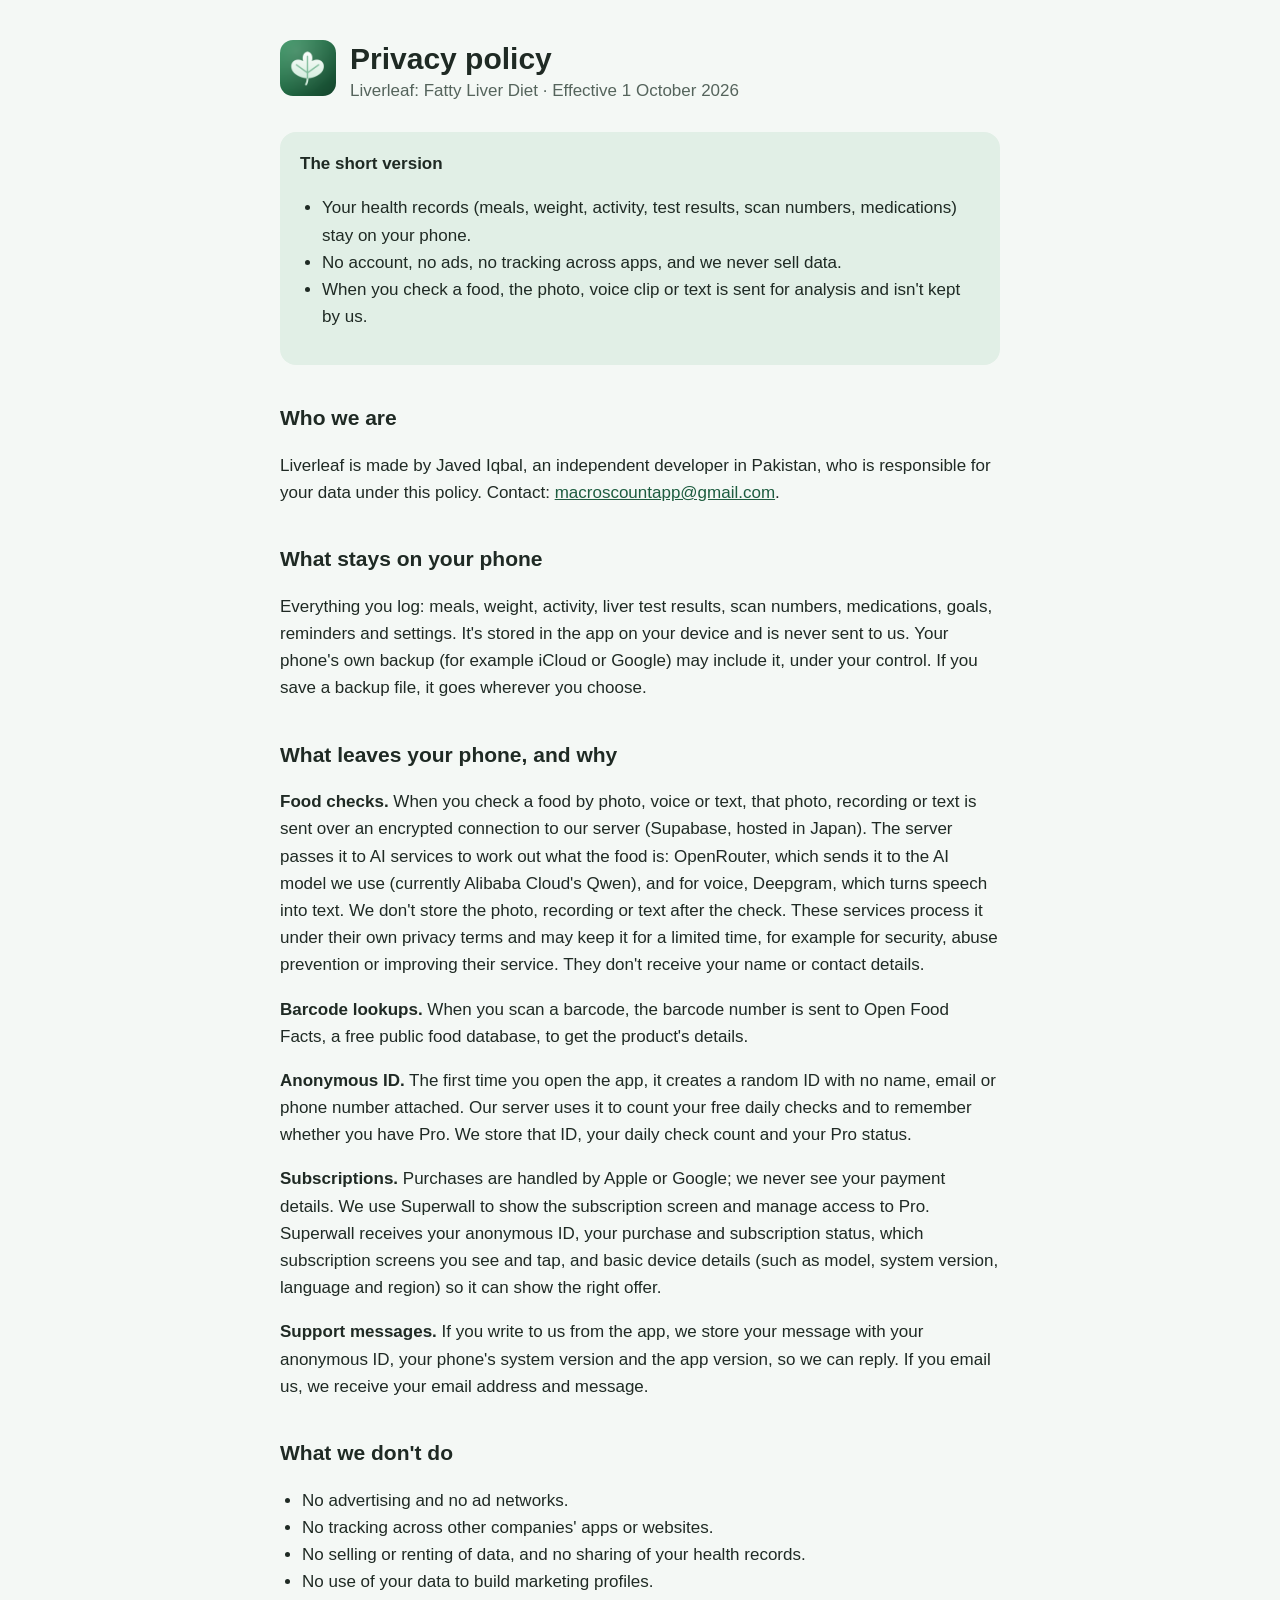
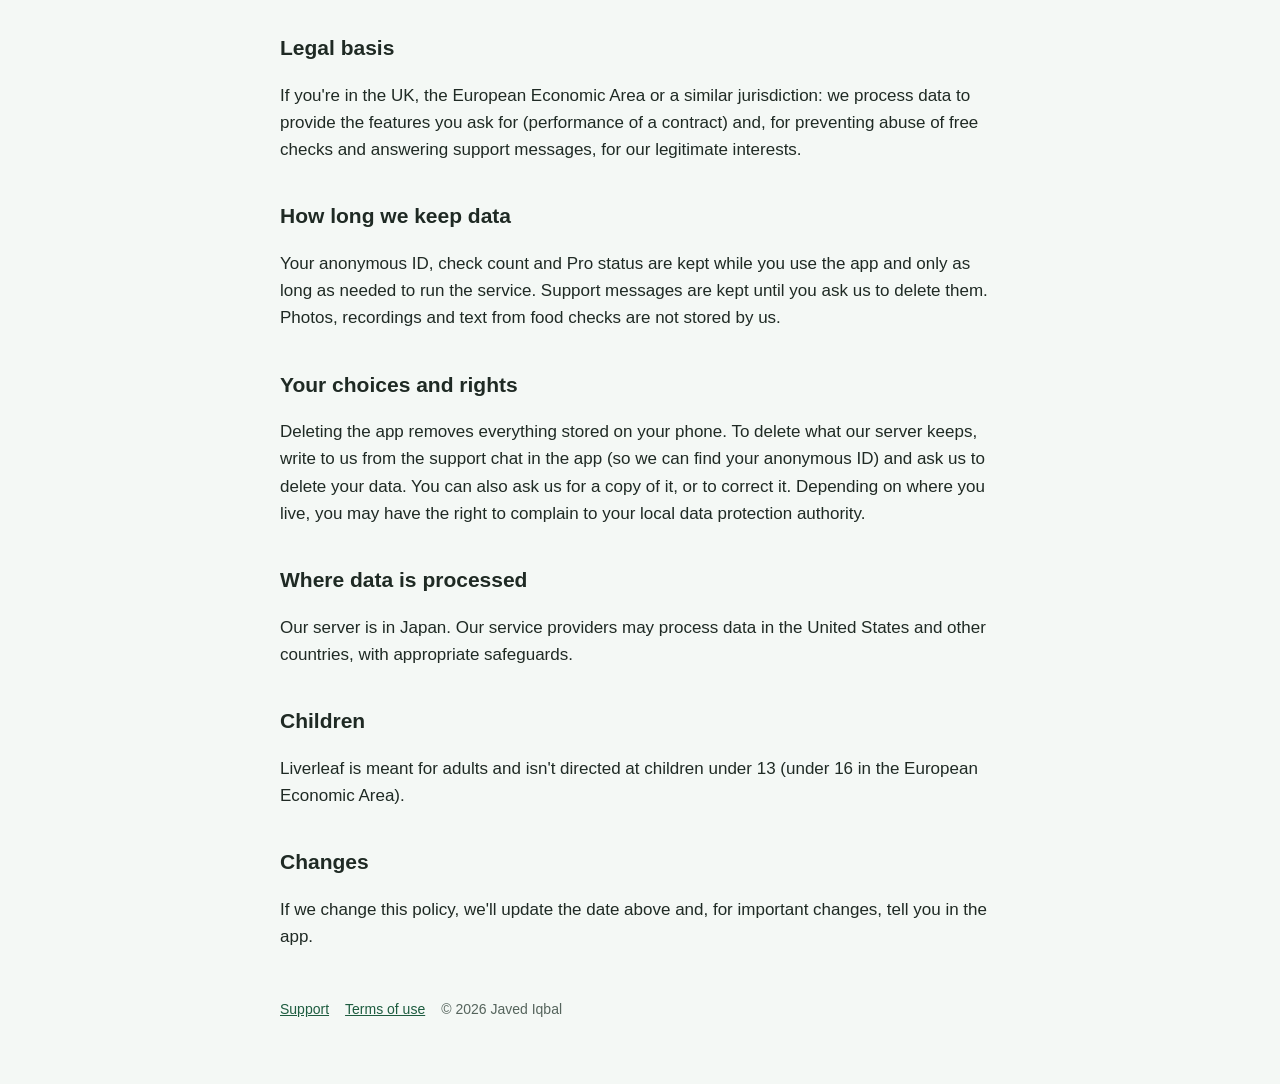
==== privacy/index.html @ 7156832b "Liverleaf support page and privacy policy Co-Authored-By: Claude Opus 5.5 <noreply@anthropic.com>" ====
<!doctype html><html lang="en"><head><meta charset="utf-8"><meta name="viewport" content="width=device-width,initial-scale=1">
<title>Liverleaf Privacy Policy</title><meta name="description" content="How Liverleaf handles your data.">
<link rel="icon" href="../icon.png"><link rel="stylesheet" href="../style.css"></head><body><main>
<header><a href="../"><img src="../icon.png" alt=""></a><div><h1>Privacy policy</h1><div class="muted">Liverleaf: Fatty Liver Diet · Effective 1 October 2026</div></div></header>

<div class="card soft"><strong>The short version</strong>
<ul><li>Your health records (meals, weight, activity, test results, scan numbers, medications) stay on your phone.</li>
<li>No account, no ads, no tracking across apps, and we never sell data.</li>
<li>When you check a food, the photo, voice clip or text is sent for analysis and isn't kept by us.</li></ul></div>

<h2>Who we are</h2>
<p>Liverleaf is made by Javed Iqbal, an independent developer in Pakistan, who is responsible for your data under this policy. Contact: <a href="mailto:macroscountapp@gmail.com">macroscountapp@gmail.com</a>.</p>

<h2>What stays on your phone</h2>
<p>Everything you log: meals, weight, activity, liver test results, scan numbers, medications, goals, reminders and settings. It's stored in the app on your device and is never sent to us. Your phone's own backup (for example iCloud or Google) may include it, under your control. If you save a backup file, it goes wherever you choose.</p>

<h2>What leaves your phone, and why</h2>
<p><strong>Food checks.</strong> When you check a food by photo, voice or text, that photo, recording or text is sent over an encrypted connection to our server (Supabase, hosted in Japan). The server passes it to AI services to work out what the food is: OpenRouter, which sends it to the AI model we use (currently Alibaba Cloud's Qwen), and for voice, Deepgram, which turns speech into text. We don't store the photo, recording or text after the check. These services process it under their own privacy terms and may keep it for a limited time, for example for security, abuse prevention or improving their service. They don't receive your name or contact details.</p>
<p><strong>Barcode lookups.</strong> When you scan a barcode, the barcode number is sent to Open Food Facts, a free public food database, to get the product's details.</p>
<p><strong>Anonymous ID.</strong> The first time you open the app, it creates a random ID with no name, email or phone number attached. Our server uses it to count your free daily checks and to remember whether you have Pro. We store that ID, your daily check count and your Pro status.</p>
<p><strong>Subscriptions.</strong> Purchases are handled by Apple or Google; we never see your payment details. We use Superwall to show the subscription screen and manage access to Pro. Superwall receives your anonymous ID, your purchase and subscription status, which subscription screens you see and tap, and basic device details (such as model, system version, language and region) so it can show the right offer.</p>
<p><strong>Support messages.</strong> If you write to us from the app, we store your message with your anonymous ID, your phone's system version and the app version, so we can reply. If you email us, we receive your email address and message.</p>

<h2>What we don't do</h2>
<ul><li>No advertising and no ad networks.</li><li>No tracking across other companies' apps or websites.</li>
<li>No selling or renting of data, and no sharing of your health records.</li><li>No use of your data to build marketing profiles.</li></ul>

<h2>Legal basis</h2>
<p>If you're in the UK, the European Economic Area or a similar jurisdiction: we process data to provide the features you ask for (performance of a contract) and, for preventing abuse of free checks and answering support messages, for our legitimate interests.</p>

<h2>How long we keep data</h2>
<p>Your anonymous ID, check count and Pro status are kept while you use the app and only as long as needed to run the service. Support messages are kept until you ask us to delete them. Photos, recordings and text from food checks are not stored by us.</p>

<h2>Your choices and rights</h2>
<p>Deleting the app removes everything stored on your phone. To delete what our server keeps, write to us from the support chat in the app (so we can find your anonymous ID) and ask us to delete your data. You can also ask us for a copy of it, or to correct it. Depending on where you live, you may have the right to complain to your local data protection authority.</p>

<h2>Where data is processed</h2>
<p>Our server is in Japan. Our service providers may process data in the United States and other countries, with appropriate safeguards.</p>

<h2>Children</h2>
<p>Liverleaf is meant for adults and isn't directed at children under 13 (under 16 in the European Economic Area).</p>

<h2>Changes</h2>
<p>If we change this policy, we'll update the date above and, for important changes, tell you in the app.</p>

<footer><a href="../">Support</a><a href="https://www.apple.com/legal/internet-services/itunes/dev/stdeula/">Terms of use</a><span>© 2026 Javed Iqbal</span></footer>
</main></body></html>
---- style.css ----
:root{--bg:#F4F8F5;--card:#fff;--text:#1F2A24;--muted:#55645C;--brand:#1D5C3F;--soft:#E1EFE6;--border:#DCE4DE}
@media (prefers-color-scheme:dark){:root{--bg:#0E1411;--card:#161E1A;--text:#E8EFEA;--muted:#A6B4AC;--brand:#57BD86;--soft:#1A3426;--border:#2B3731}}
*{box-sizing:border-box}body{margin:0;background:var(--bg);color:var(--text);font:17px/1.6 -apple-system,BlinkMacSystemFont,"Segoe UI",Roboto,sans-serif}
main{max-width:760px;margin:0 auto;padding:40px 20px 64px}
header{display:flex;align-items:center;gap:14px;margin-bottom:28px}header img{width:56px;height:56px;border-radius:13px}
header a{color:inherit;text-decoration:none}h1{font-size:30px;line-height:1.2;margin:0}h2{font-size:21px;margin:36px 0 8px}
p,li{color:var(--text)}.muted{color:var(--muted)}a{color:var(--brand)}
.card{background:var(--card);border:1px solid var(--border);border-radius:16px;padding:18px 20px;margin:16px 0}
.soft{background:var(--soft);border:none}ul{padding-left:22px}footer{margin-top:48px;font-size:14px;color:var(--muted)}
footer a{margin-right:16px}
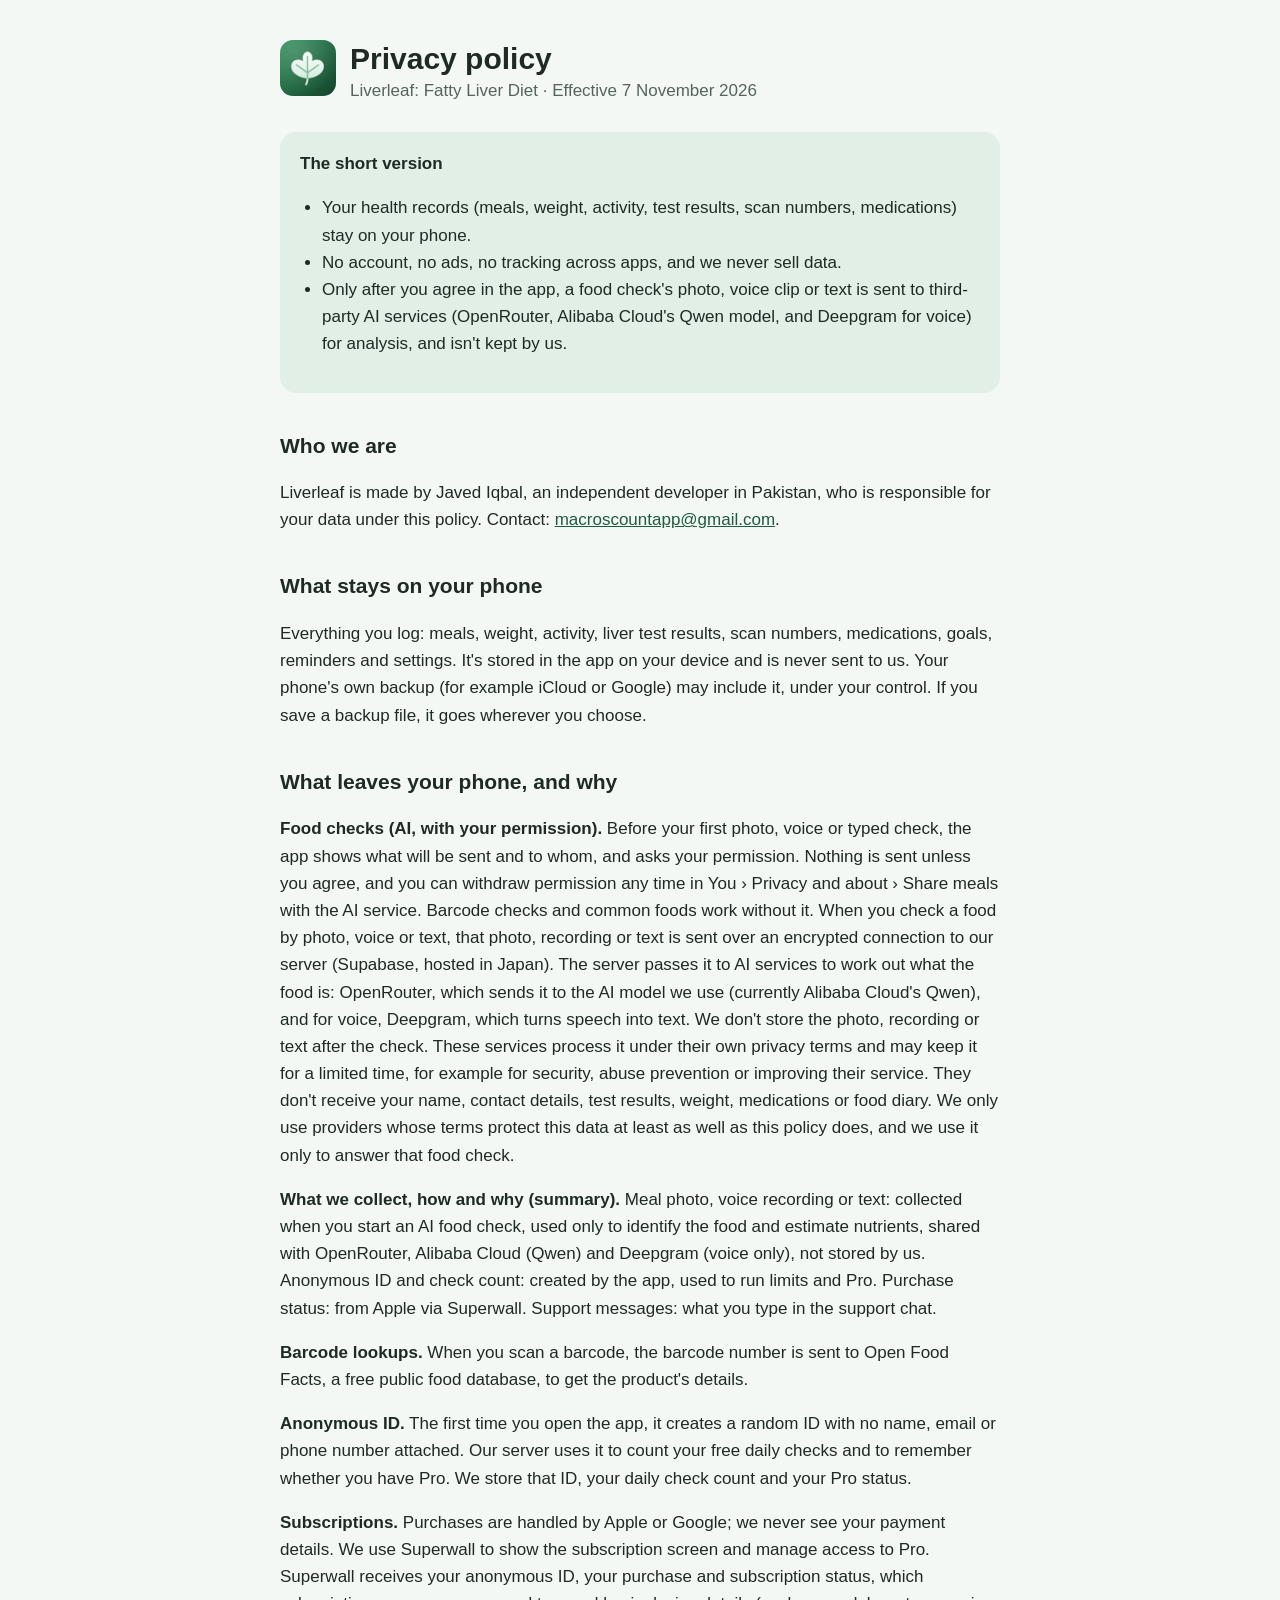
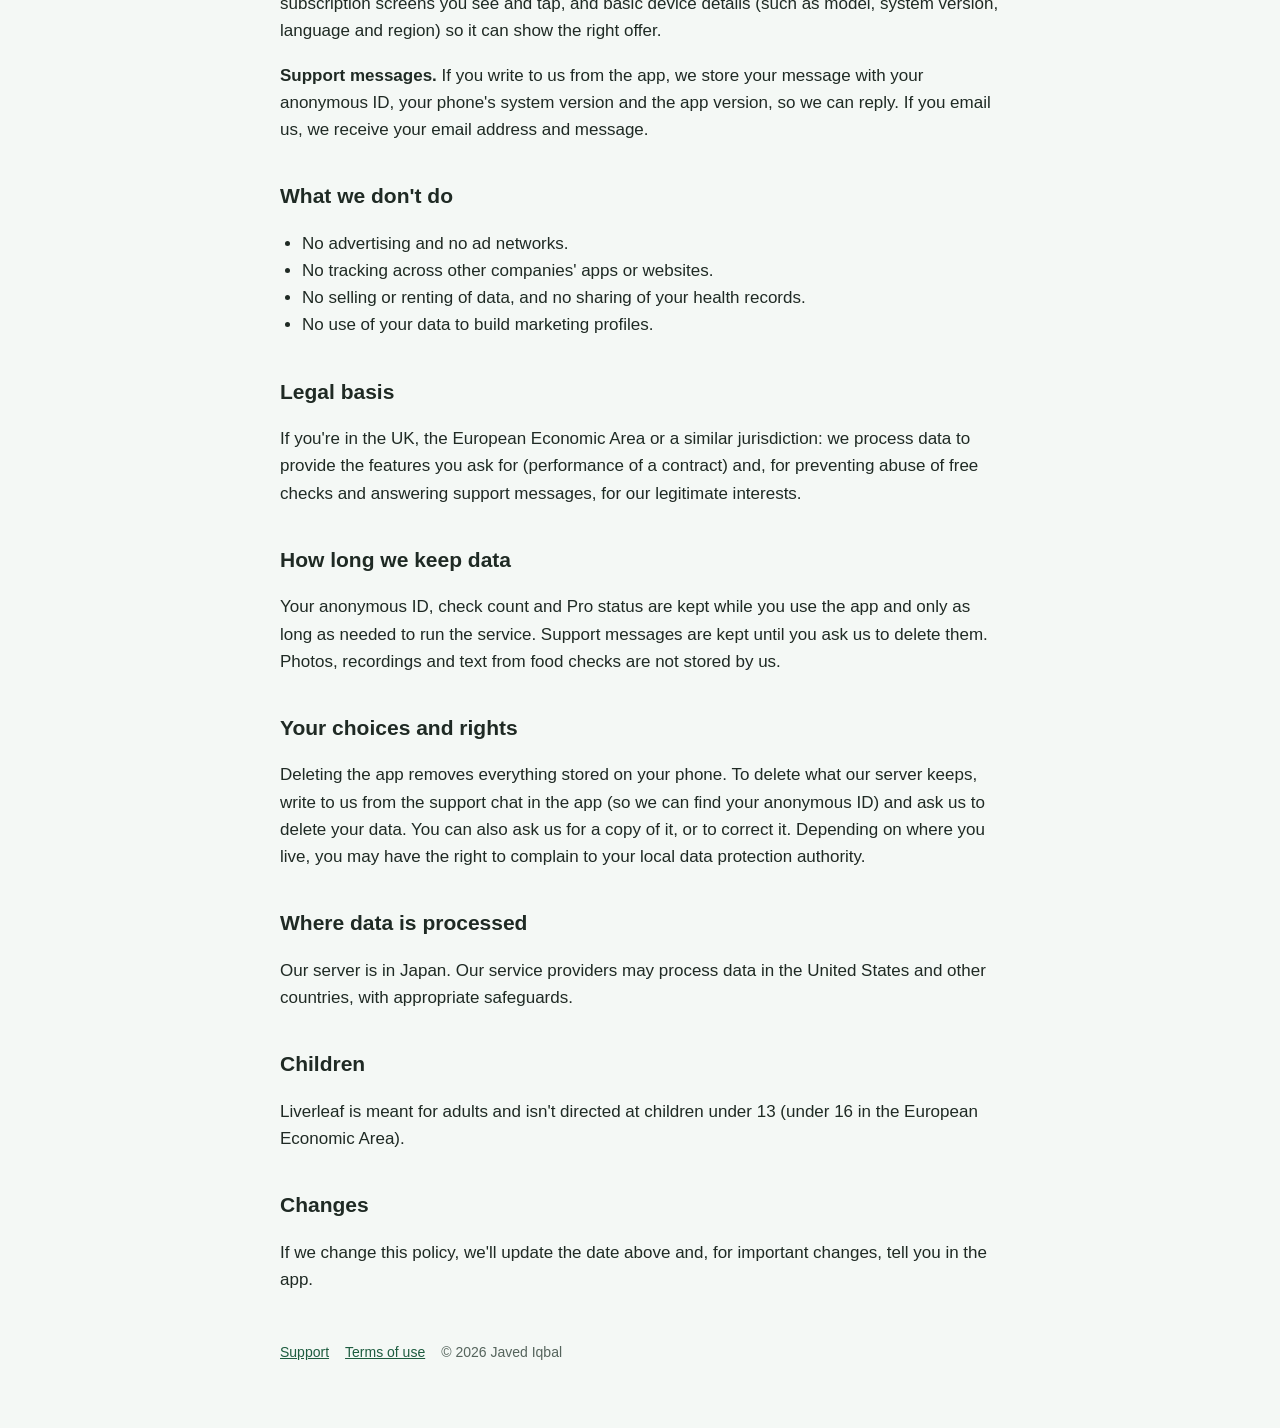
==== commit 97ecb473: "Privacy policy: AI sharing consent, data list, third-party protection" ====
--- a/privacy/index.html
+++ b/privacy/index.html
@@ -1,12 +1,12 @@
 <!doctype html><html lang="en"><head><meta charset="utf-8"><meta name="viewport" content="width=device-width,initial-scale=1">
 <title>Liverleaf Privacy Policy</title><meta name="description" content="How Liverleaf handles your data.">
 <link rel="icon" href="../icon.png"><link rel="stylesheet" href="../style.css"></head><body><main>
-<header><a href="../"><img src="../icon.png" alt=""></a><div><h1>Privacy policy</h1><div class="muted">Liverleaf: Fatty Liver Diet · Effective 1 October 2026</div></div></header>
+<header><a href="../"><img src="../icon.png" alt=""></a><div><h1>Privacy policy</h1><div class="muted">Liverleaf: Fatty Liver Diet · Effective 7 November 2026</div></div></header>
 
 <div class="card soft"><strong>The short version</strong>
 <ul><li>Your health records (meals, weight, activity, test results, scan numbers, medications) stay on your phone.</li>
 <li>No account, no ads, no tracking across apps, and we never sell data.</li>
-<li>When you check a food, the photo, voice clip or text is sent for analysis and isn't kept by us.</li></ul></div>
+<li>Only after you agree in the app, a food check's photo, voice clip or text is sent to third-party AI services (OpenRouter, Alibaba Cloud's Qwen model, and Deepgram for voice) for analysis, and isn't kept by us.</li></ul></div>
 
 <h2>Who we are</h2>
 <p>Liverleaf is made by Javed Iqbal, an independent developer in Pakistan, who is responsible for your data under this policy. Contact: <a href="mailto:macroscountapp@gmail.com">macroscountapp@gmail.com</a>.</p>
@@ -15,7 +15,8 @@
 <p>Everything you log: meals, weight, activity, liver test results, scan numbers, medications, goals, reminders and settings. It's stored in the app on your device and is never sent to us. Your phone's own backup (for example iCloud or Google) may include it, under your control. If you save a backup file, it goes wherever you choose.</p>
 
 <h2>What leaves your phone, and why</h2>
-<p><strong>Food checks.</strong> When you check a food by photo, voice or text, that photo, recording or text is sent over an encrypted connection to our server (Supabase, hosted in Japan). The server passes it to AI services to work out what the food is: OpenRouter, which sends it to the AI model we use (currently Alibaba Cloud's Qwen), and for voice, Deepgram, which turns speech into text. We don't store the photo, recording or text after the check. These services process it under their own privacy terms and may keep it for a limited time, for example for security, abuse prevention or improving their service. They don't receive your name or contact details.</p>
+<p><strong>Food checks (AI, with your permission).</strong> Before your first photo, voice or typed check, the app shows what will be sent and to whom, and asks your permission. Nothing is sent unless you agree, and you can withdraw permission any time in You › Privacy and about › Share meals with the AI service. Barcode checks and common foods work without it. When you check a food by photo, voice or text, that photo, recording or text is sent over an encrypted connection to our server (Supabase, hosted in Japan). The server passes it to AI services to work out what the food is: OpenRouter, which sends it to the AI model we use (currently Alibaba Cloud's Qwen), and for voice, Deepgram, which turns speech into text. We don't store the photo, recording or text after the check. These services process it under their own privacy terms and may keep it for a limited time, for example for security, abuse prevention or improving their service. They don't receive your name, contact details, test results, weight, medications or food diary. We only use providers whose terms protect this data at least as well as this policy does, and we use it only to answer that food check.</p>
+<p><strong>What we collect, how and why (summary).</strong> Meal photo, voice recording or text: collected when you start an AI food check, used only to identify the food and estimate nutrients, shared with OpenRouter, Alibaba Cloud (Qwen) and Deepgram (voice only), not stored by us. Anonymous ID and check count: created by the app, used to run limits and Pro. Purchase status: from Apple via Superwall. Support messages: what you type in the support chat.</p>
 <p><strong>Barcode lookups.</strong> When you scan a barcode, the barcode number is sent to Open Food Facts, a free public food database, to get the product's details.</p>
 <p><strong>Anonymous ID.</strong> The first time you open the app, it creates a random ID with no name, email or phone number attached. Our server uses it to count your free daily checks and to remember whether you have Pro. We store that ID, your daily check count and your Pro status.</p>
 <p><strong>Subscriptions.</strong> Purchases are handled by Apple or Google; we never see your payment details. We use Superwall to show the subscription screen and manage access to Pro. Superwall receives your anonymous ID, your purchase and subscription status, which subscription screens you see and tap, and basic device details (such as model, system version, language and region) so it can show the right offer.</p>
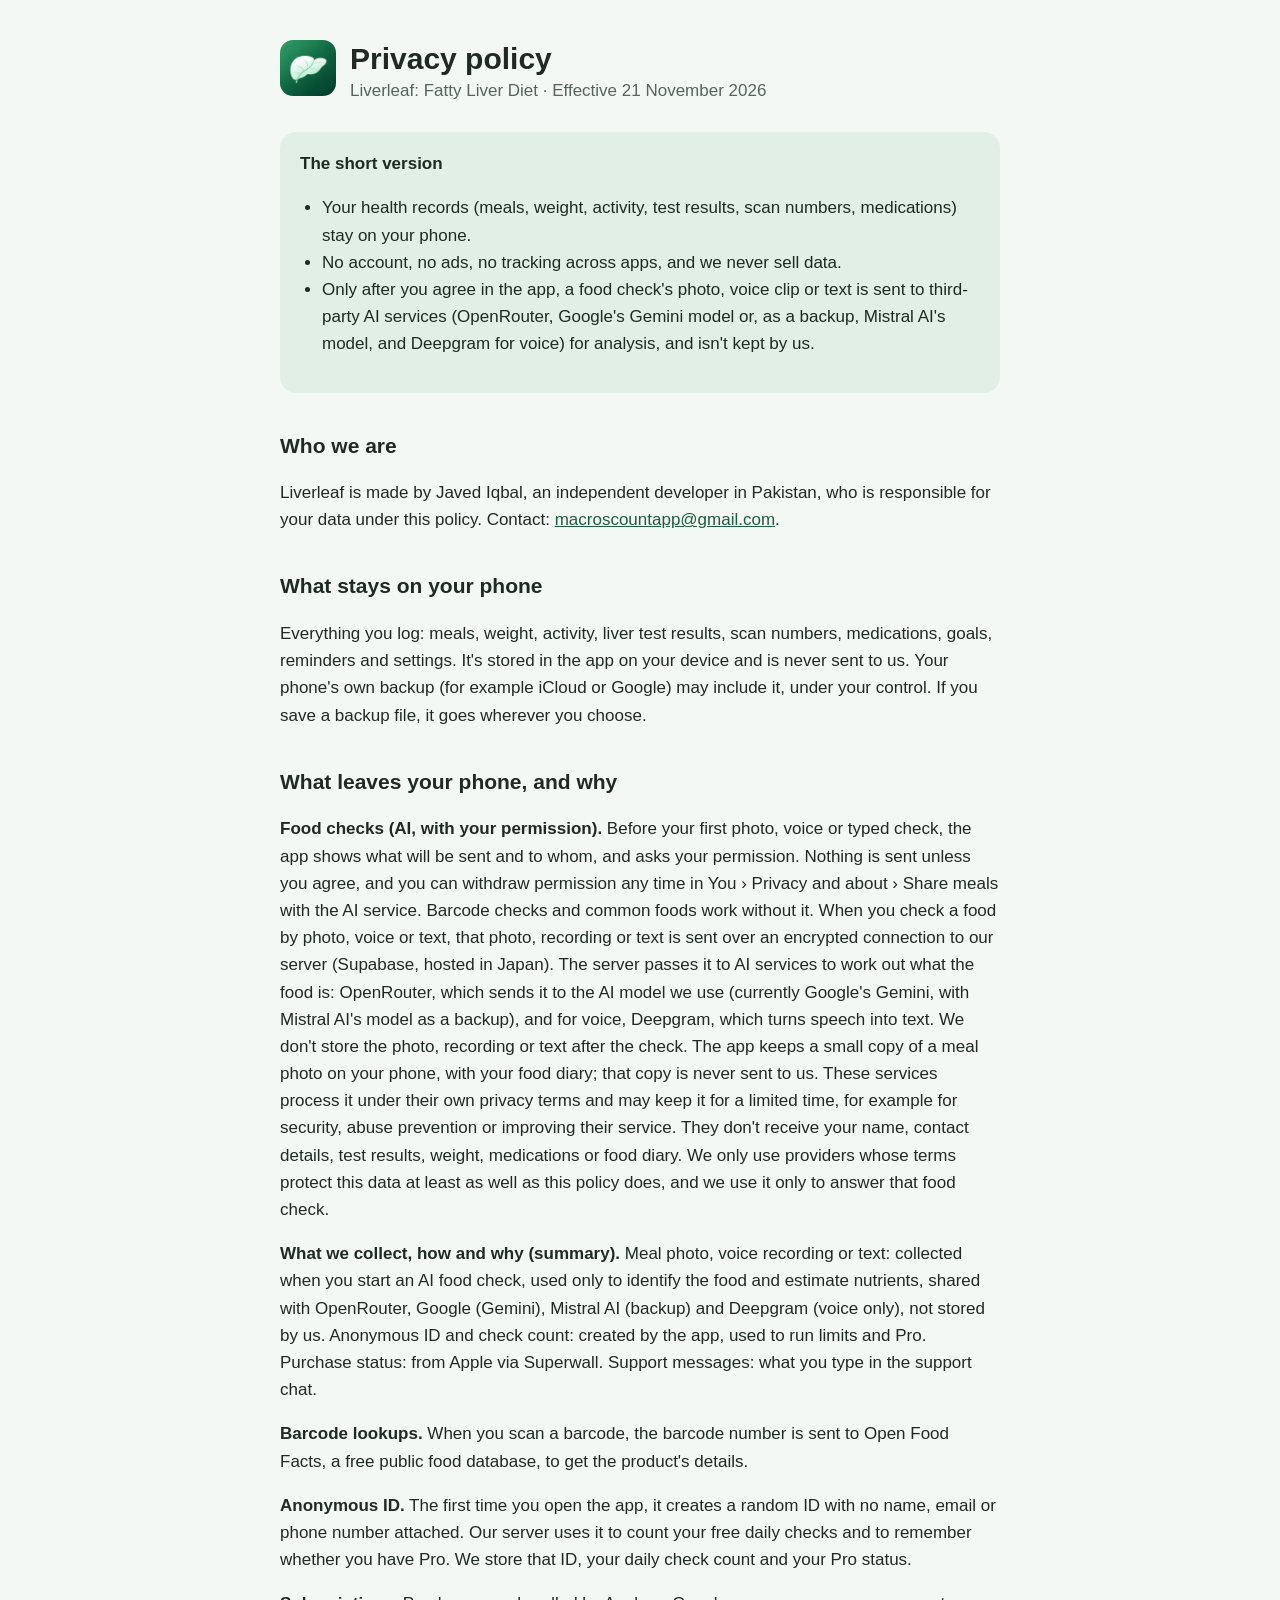
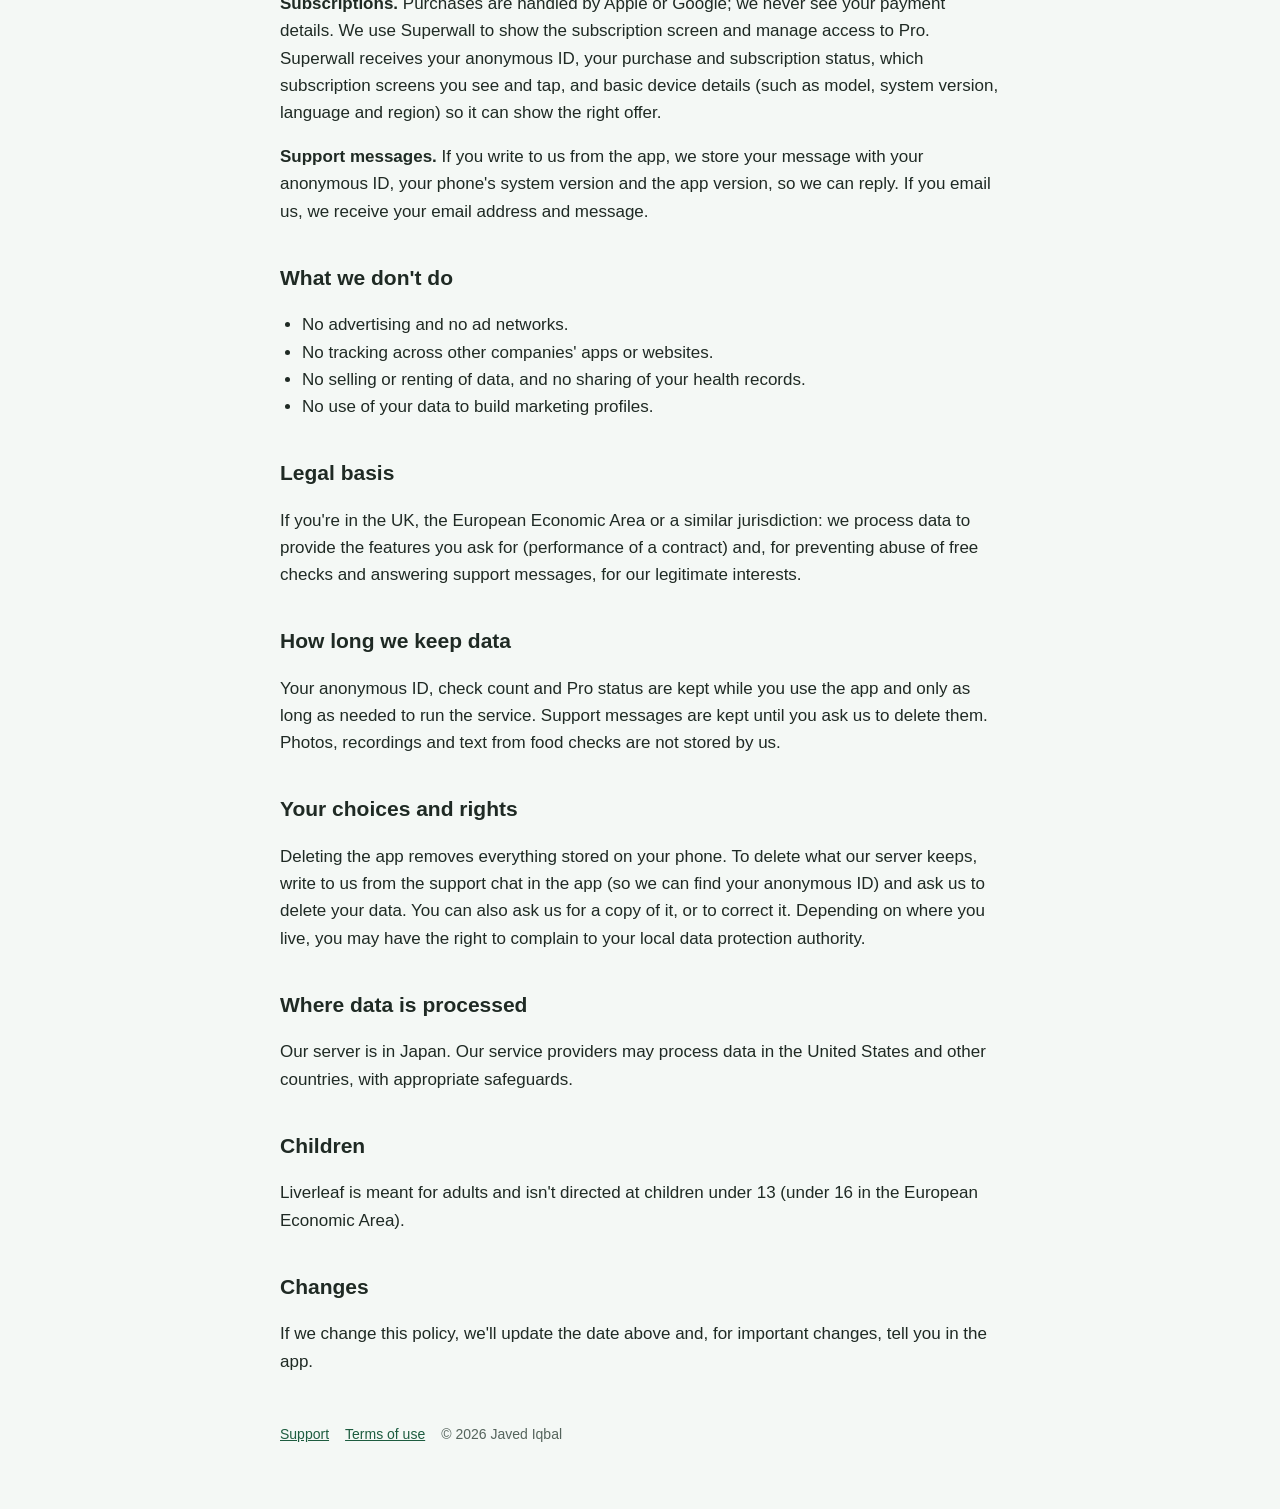
==== commit 82b74c41: "Privacy and support: current AI providers, on-phone meal photos, new icon - Name Google's Gemini (Mi" ====
--- a/privacy/index.html
+++ b/privacy/index.html
@@ -1,12 +1,12 @@
 <!doctype html><html lang="en"><head><meta charset="utf-8"><meta name="viewport" content="width=device-width,initial-scale=1">
 <title>Liverleaf Privacy Policy</title><meta name="description" content="How Liverleaf handles your data.">
 <link rel="icon" href="../icon.png"><link rel="stylesheet" href="../style.css"></head><body><main>
-<header><a href="../"><img src="../icon.png" alt=""></a><div><h1>Privacy policy</h1><div class="muted">Liverleaf: Fatty Liver Diet · Effective 7 November 2026</div></div></header>
+<header><a href="../"><img src="../icon.png" alt=""></a><div><h1>Privacy policy</h1><div class="muted">Liverleaf: Fatty Liver Diet · Effective 21 November 2026</div></div></header>
 
 <div class="card soft"><strong>The short version</strong>
 <ul><li>Your health records (meals, weight, activity, test results, scan numbers, medications) stay on your phone.</li>
 <li>No account, no ads, no tracking across apps, and we never sell data.</li>
-<li>Only after you agree in the app, a food check's photo, voice clip or text is sent to third-party AI services (OpenRouter, Alibaba Cloud's Qwen model, and Deepgram for voice) for analysis, and isn't kept by us.</li></ul></div>
+<li>Only after you agree in the app, a food check's photo, voice clip or text is sent to third-party AI services (OpenRouter, Google's Gemini model or, as a backup, Mistral AI's model, and Deepgram for voice) for analysis, and isn't kept by us.</li></ul></div>
 
 <h2>Who we are</h2>
 <p>Liverleaf is made by Javed Iqbal, an independent developer in Pakistan, who is responsible for your data under this policy. Contact: <a href="mailto:macroscountapp@gmail.com">macroscountapp@gmail.com</a>.</p>
@@ -15,8 +15,8 @@
 <p>Everything you log: meals, weight, activity, liver test results, scan numbers, medications, goals, reminders and settings. It's stored in the app on your device and is never sent to us. Your phone's own backup (for example iCloud or Google) may include it, under your control. If you save a backup file, it goes wherever you choose.</p>
 
 <h2>What leaves your phone, and why</h2>
-<p><strong>Food checks (AI, with your permission).</strong> Before your first photo, voice or typed check, the app shows what will be sent and to whom, and asks your permission. Nothing is sent unless you agree, and you can withdraw permission any time in You › Privacy and about › Share meals with the AI service. Barcode checks and common foods work without it. When you check a food by photo, voice or text, that photo, recording or text is sent over an encrypted connection to our server (Supabase, hosted in Japan). The server passes it to AI services to work out what the food is: OpenRouter, which sends it to the AI model we use (currently Alibaba Cloud's Qwen), and for voice, Deepgram, which turns speech into text. We don't store the photo, recording or text after the check. These services process it under their own privacy terms and may keep it for a limited time, for example for security, abuse prevention or improving their service. They don't receive your name, contact details, test results, weight, medications or food diary. We only use providers whose terms protect this data at least as well as this policy does, and we use it only to answer that food check.</p>
-<p><strong>What we collect, how and why (summary).</strong> Meal photo, voice recording or text: collected when you start an AI food check, used only to identify the food and estimate nutrients, shared with OpenRouter, Alibaba Cloud (Qwen) and Deepgram (voice only), not stored by us. Anonymous ID and check count: created by the app, used to run limits and Pro. Purchase status: from Apple via Superwall. Support messages: what you type in the support chat.</p>
+<p><strong>Food checks (AI, with your permission).</strong> Before your first photo, voice or typed check, the app shows what will be sent and to whom, and asks your permission. Nothing is sent unless you agree, and you can withdraw permission any time in You › Privacy and about › Share meals with the AI service. Barcode checks and common foods work without it. When you check a food by photo, voice or text, that photo, recording or text is sent over an encrypted connection to our server (Supabase, hosted in Japan). The server passes it to AI services to work out what the food is: OpenRouter, which sends it to the AI model we use (currently Google's Gemini, with Mistral AI's model as a backup), and for voice, Deepgram, which turns speech into text. We don't store the photo, recording or text after the check. The app keeps a small copy of a meal photo on your phone, with your food diary; that copy is never sent to us. These services process it under their own privacy terms and may keep it for a limited time, for example for security, abuse prevention or improving their service. They don't receive your name, contact details, test results, weight, medications or food diary. We only use providers whose terms protect this data at least as well as this policy does, and we use it only to answer that food check.</p>
+<p><strong>What we collect, how and why (summary).</strong> Meal photo, voice recording or text: collected when you start an AI food check, used only to identify the food and estimate nutrients, shared with OpenRouter, Google (Gemini), Mistral AI (backup) and Deepgram (voice only), not stored by us. Anonymous ID and check count: created by the app, used to run limits and Pro. Purchase status: from Apple via Superwall. Support messages: what you type in the support chat.</p>
 <p><strong>Barcode lookups.</strong> When you scan a barcode, the barcode number is sent to Open Food Facts, a free public food database, to get the product's details.</p>
 <p><strong>Anonymous ID.</strong> The first time you open the app, it creates a random ID with no name, email or phone number attached. Our server uses it to count your free daily checks and to remember whether you have Pro. We store that ID, your daily check count and your Pro status.</p>
 <p><strong>Subscriptions.</strong> Purchases are handled by Apple or Google; we never see your payment details. We use Superwall to show the subscription screen and manage access to Pro. Superwall receives your anonymous ID, your purchase and subscription status, which subscription screens you see and tap, and basic device details (such as model, system version, language and region) so it can show the right offer.</p>
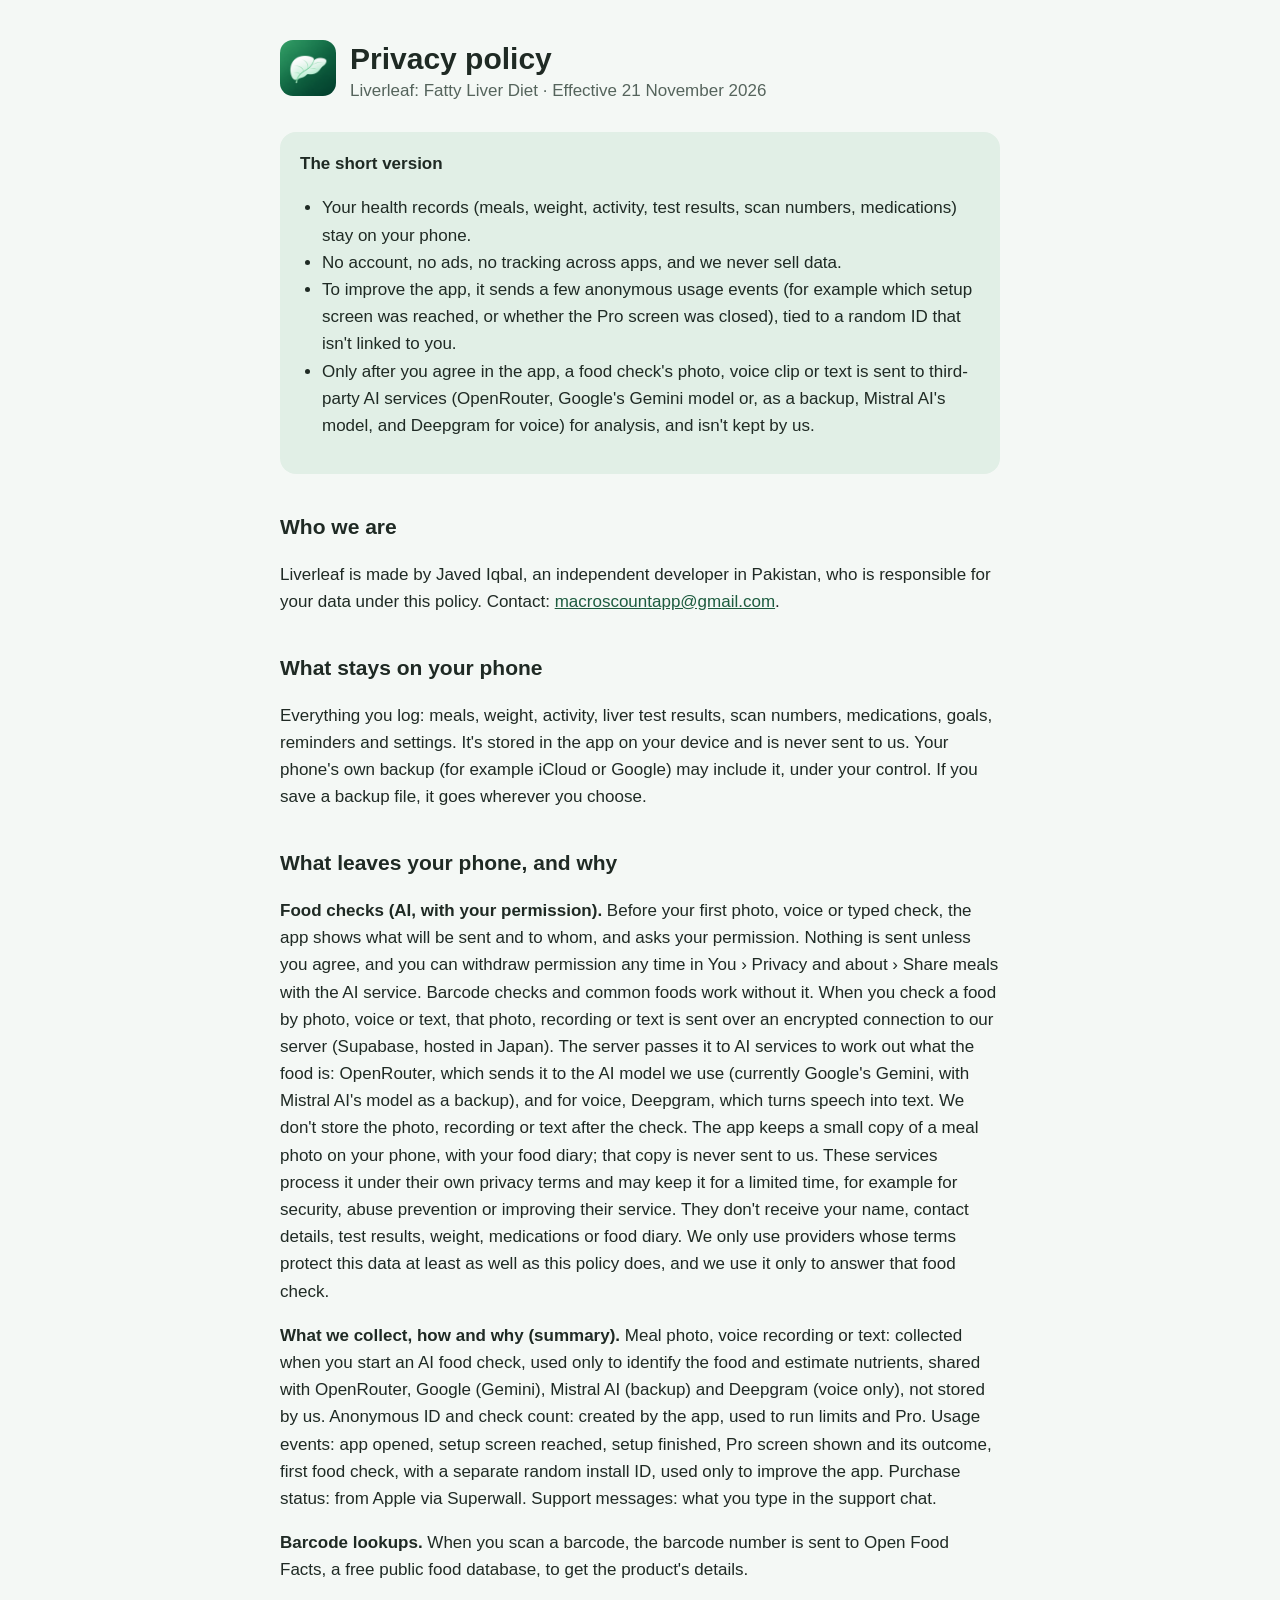
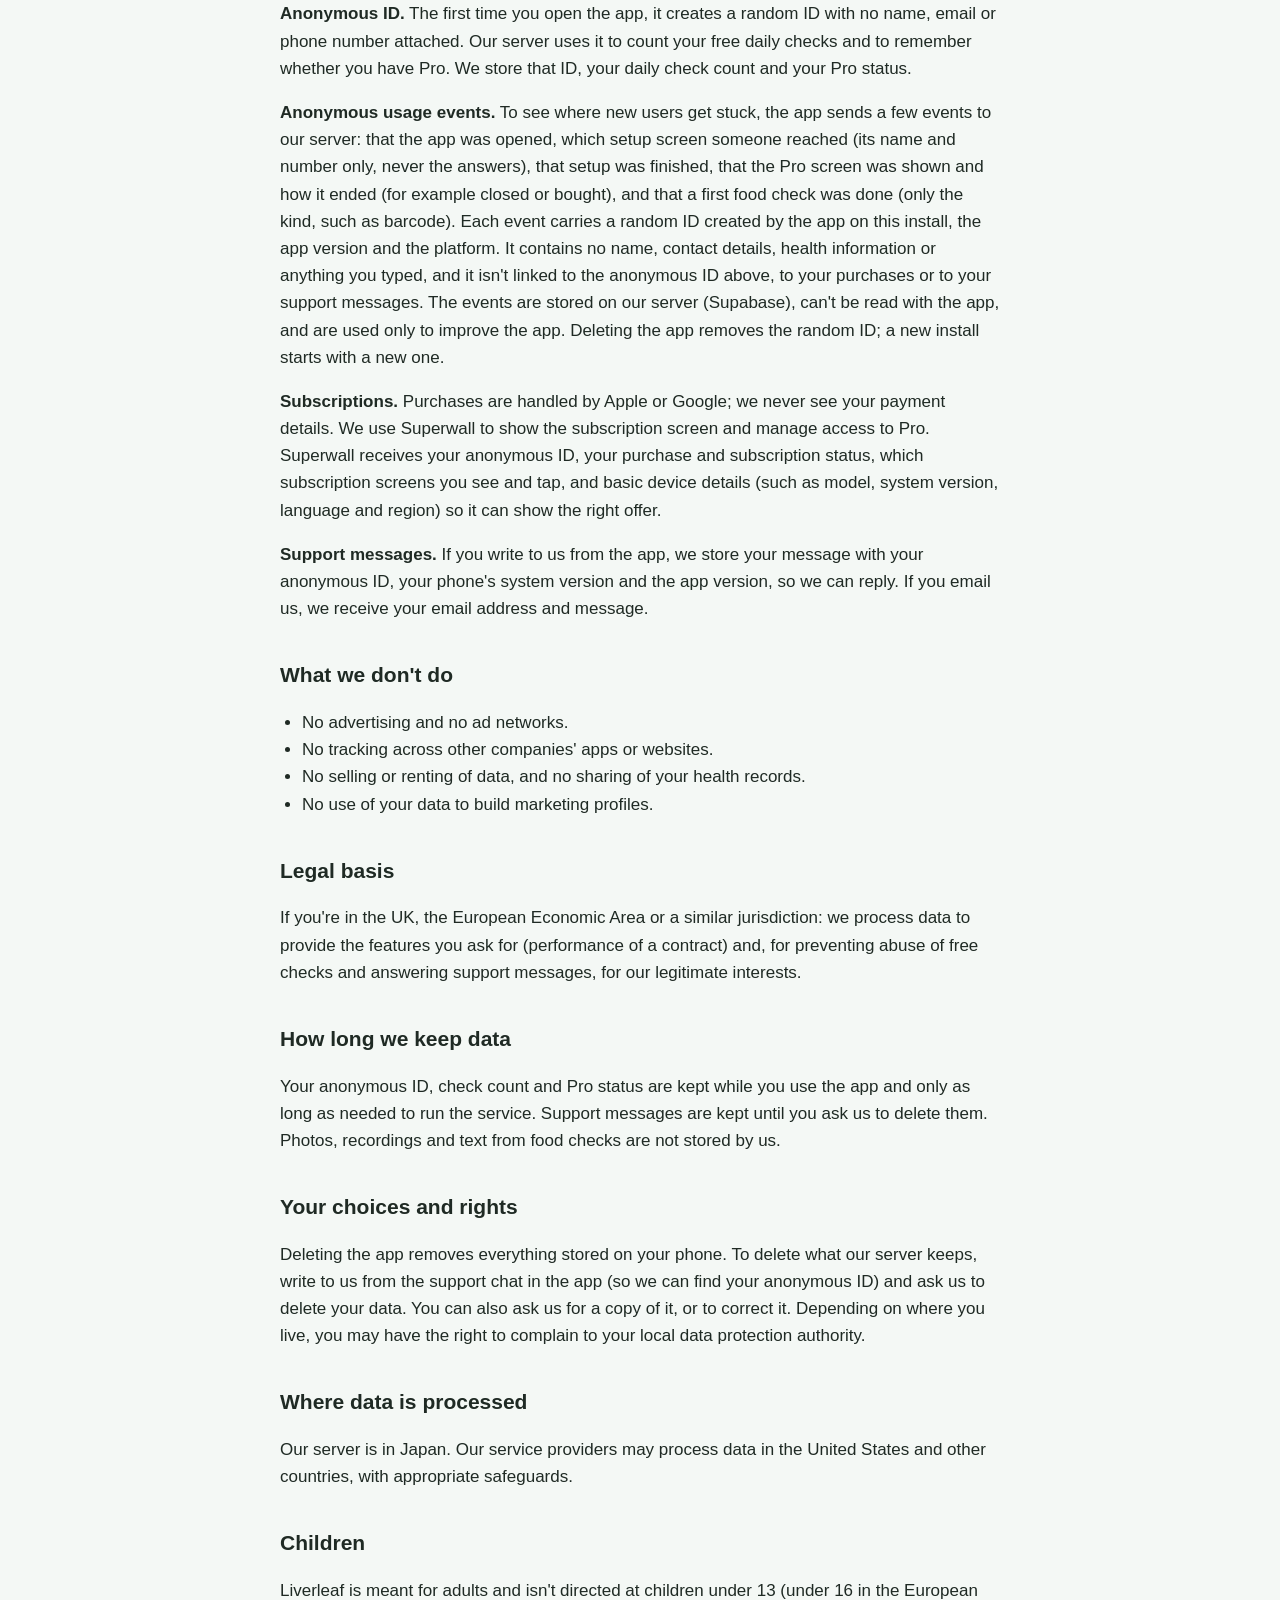
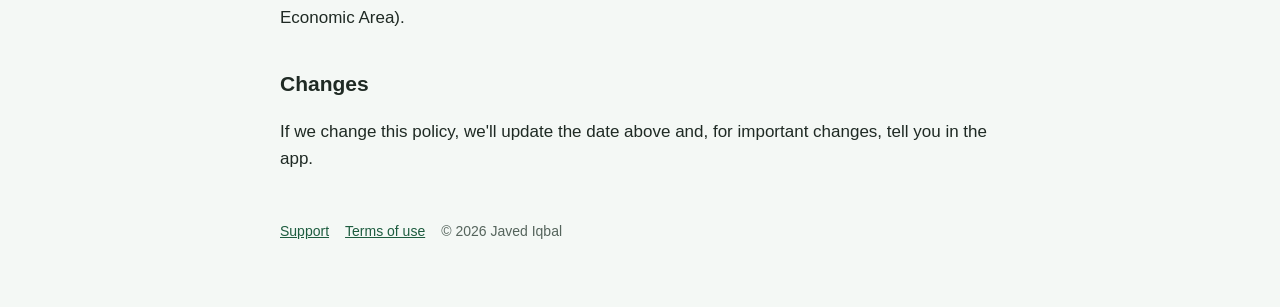
==== commit 5c9c74bb: "Privacy policy: anonymous usage events Describe the drop-off events Liverleaf 1.0.1 sends (step name" ====
--- a/privacy/index.html
+++ b/privacy/index.html
@@ -6,6 +6,7 @@
 <div class="card soft"><strong>The short version</strong>
 <ul><li>Your health records (meals, weight, activity, test results, scan numbers, medications) stay on your phone.</li>
 <li>No account, no ads, no tracking across apps, and we never sell data.</li>
+<li>To improve the app, it sends a few anonymous usage events (for example which setup screen was reached, or whether the Pro screen was closed), tied to a random ID that isn't linked to you.</li>
 <li>Only after you agree in the app, a food check's photo, voice clip or text is sent to third-party AI services (OpenRouter, Google's Gemini model or, as a backup, Mistral AI's model, and Deepgram for voice) for analysis, and isn't kept by us.</li></ul></div>
 
 <h2>Who we are</h2>
@@ -16,9 +17,10 @@
 
 <h2>What leaves your phone, and why</h2>
 <p><strong>Food checks (AI, with your permission).</strong> Before your first photo, voice or typed check, the app shows what will be sent and to whom, and asks your permission. Nothing is sent unless you agree, and you can withdraw permission any time in You › Privacy and about › Share meals with the AI service. Barcode checks and common foods work without it. When you check a food by photo, voice or text, that photo, recording or text is sent over an encrypted connection to our server (Supabase, hosted in Japan). The server passes it to AI services to work out what the food is: OpenRouter, which sends it to the AI model we use (currently Google's Gemini, with Mistral AI's model as a backup), and for voice, Deepgram, which turns speech into text. We don't store the photo, recording or text after the check. The app keeps a small copy of a meal photo on your phone, with your food diary; that copy is never sent to us. These services process it under their own privacy terms and may keep it for a limited time, for example for security, abuse prevention or improving their service. They don't receive your name, contact details, test results, weight, medications or food diary. We only use providers whose terms protect this data at least as well as this policy does, and we use it only to answer that food check.</p>
-<p><strong>What we collect, how and why (summary).</strong> Meal photo, voice recording or text: collected when you start an AI food check, used only to identify the food and estimate nutrients, shared with OpenRouter, Google (Gemini), Mistral AI (backup) and Deepgram (voice only), not stored by us. Anonymous ID and check count: created by the app, used to run limits and Pro. Purchase status: from Apple via Superwall. Support messages: what you type in the support chat.</p>
+<p><strong>What we collect, how and why (summary).</strong> Meal photo, voice recording or text: collected when you start an AI food check, used only to identify the food and estimate nutrients, shared with OpenRouter, Google (Gemini), Mistral AI (backup) and Deepgram (voice only), not stored by us. Anonymous ID and check count: created by the app, used to run limits and Pro. Usage events: app opened, setup screen reached, setup finished, Pro screen shown and its outcome, first food check, with a separate random install ID, used only to improve the app. Purchase status: from Apple via Superwall. Support messages: what you type in the support chat.</p>
 <p><strong>Barcode lookups.</strong> When you scan a barcode, the barcode number is sent to Open Food Facts, a free public food database, to get the product's details.</p>
 <p><strong>Anonymous ID.</strong> The first time you open the app, it creates a random ID with no name, email or phone number attached. Our server uses it to count your free daily checks and to remember whether you have Pro. We store that ID, your daily check count and your Pro status.</p>
+<p><strong>Anonymous usage events.</strong> To see where new users get stuck, the app sends a few events to our server: that the app was opened, which setup screen someone reached (its name and number only, never the answers), that setup was finished, that the Pro screen was shown and how it ended (for example closed or bought), and that a first food check was done (only the kind, such as barcode). Each event carries a random ID created by the app on this install, the app version and the platform. It contains no name, contact details, health information or anything you typed, and it isn't linked to the anonymous ID above, to your purchases or to your support messages. The events are stored on our server (Supabase), can't be read with the app, and are used only to improve the app. Deleting the app removes the random ID; a new install starts with a new one.</p>
 <p><strong>Subscriptions.</strong> Purchases are handled by Apple or Google; we never see your payment details. We use Superwall to show the subscription screen and manage access to Pro. Superwall receives your anonymous ID, your purchase and subscription status, which subscription screens you see and tap, and basic device details (such as model, system version, language and region) so it can show the right offer.</p>
 <p><strong>Support messages.</strong> If you write to us from the app, we store your message with your anonymous ID, your phone's system version and the app version, so we can reply. If you email us, we receive your email address and message.</p>
 
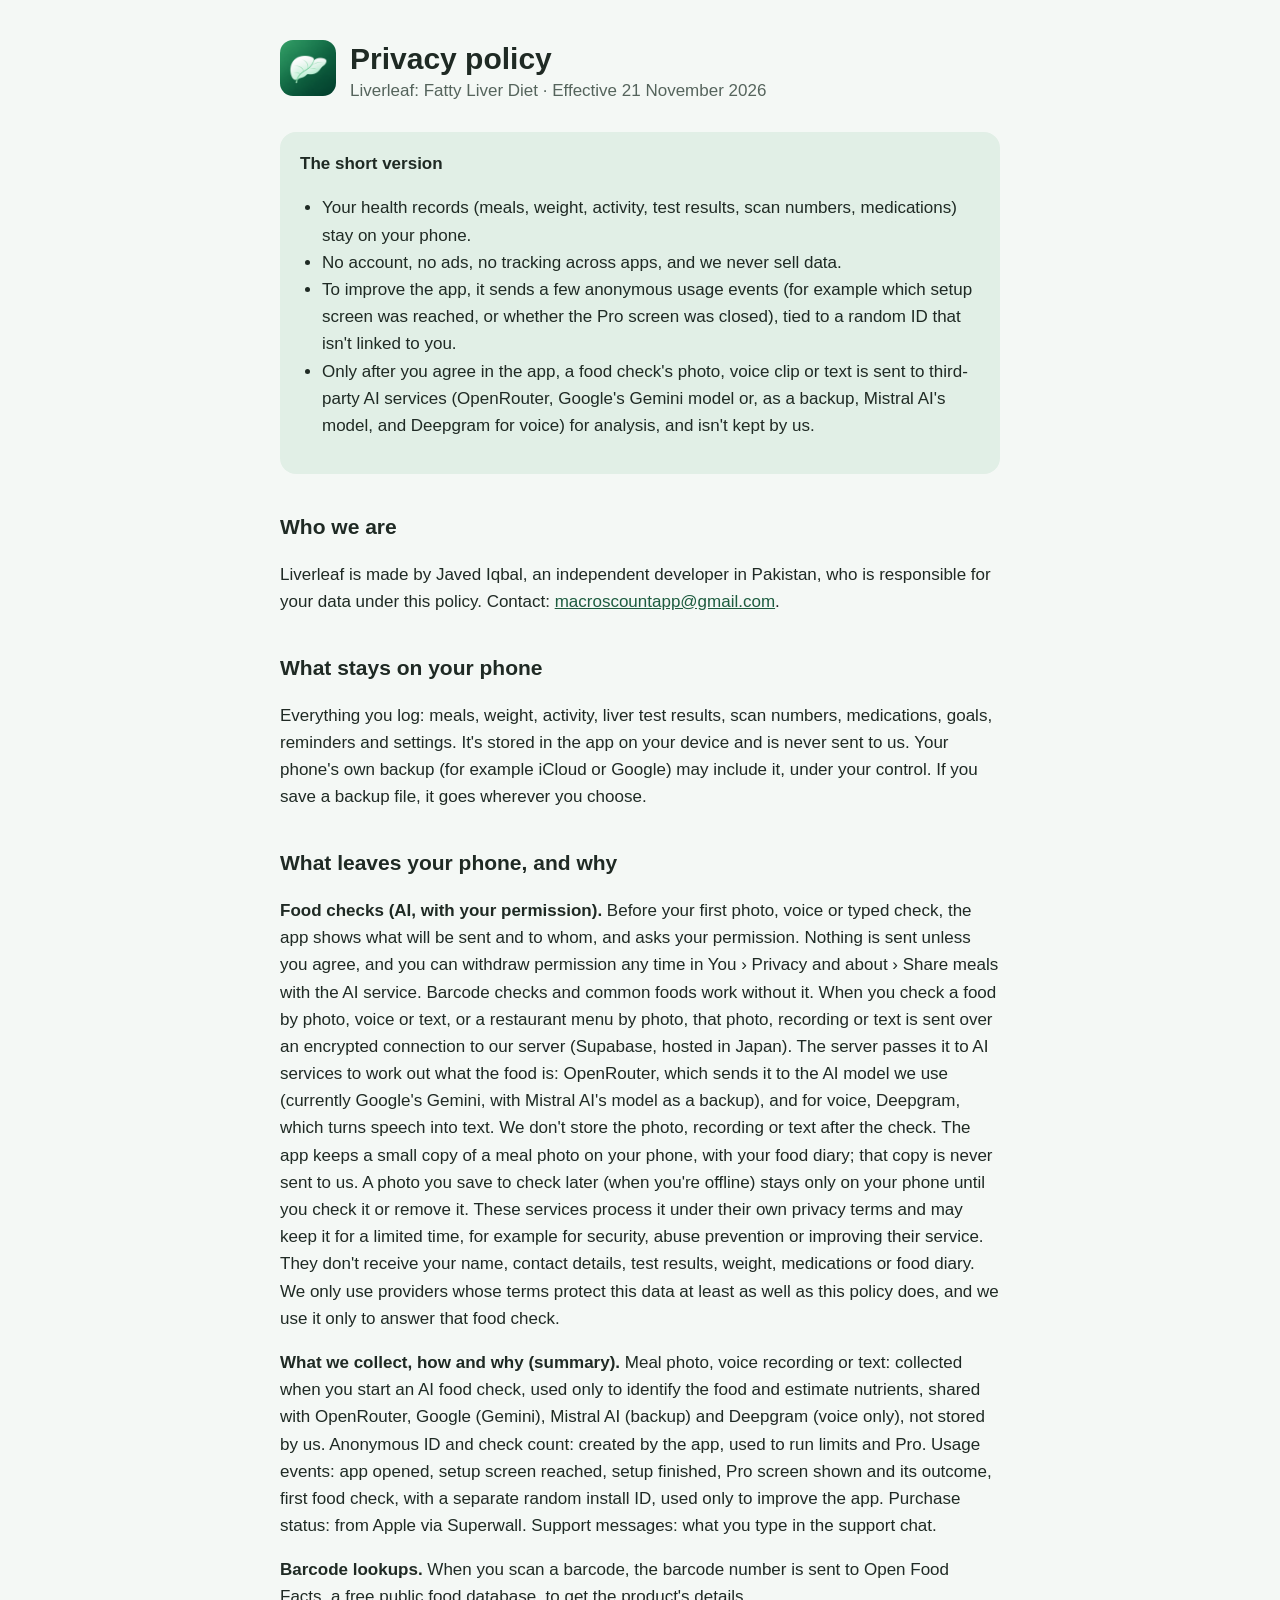
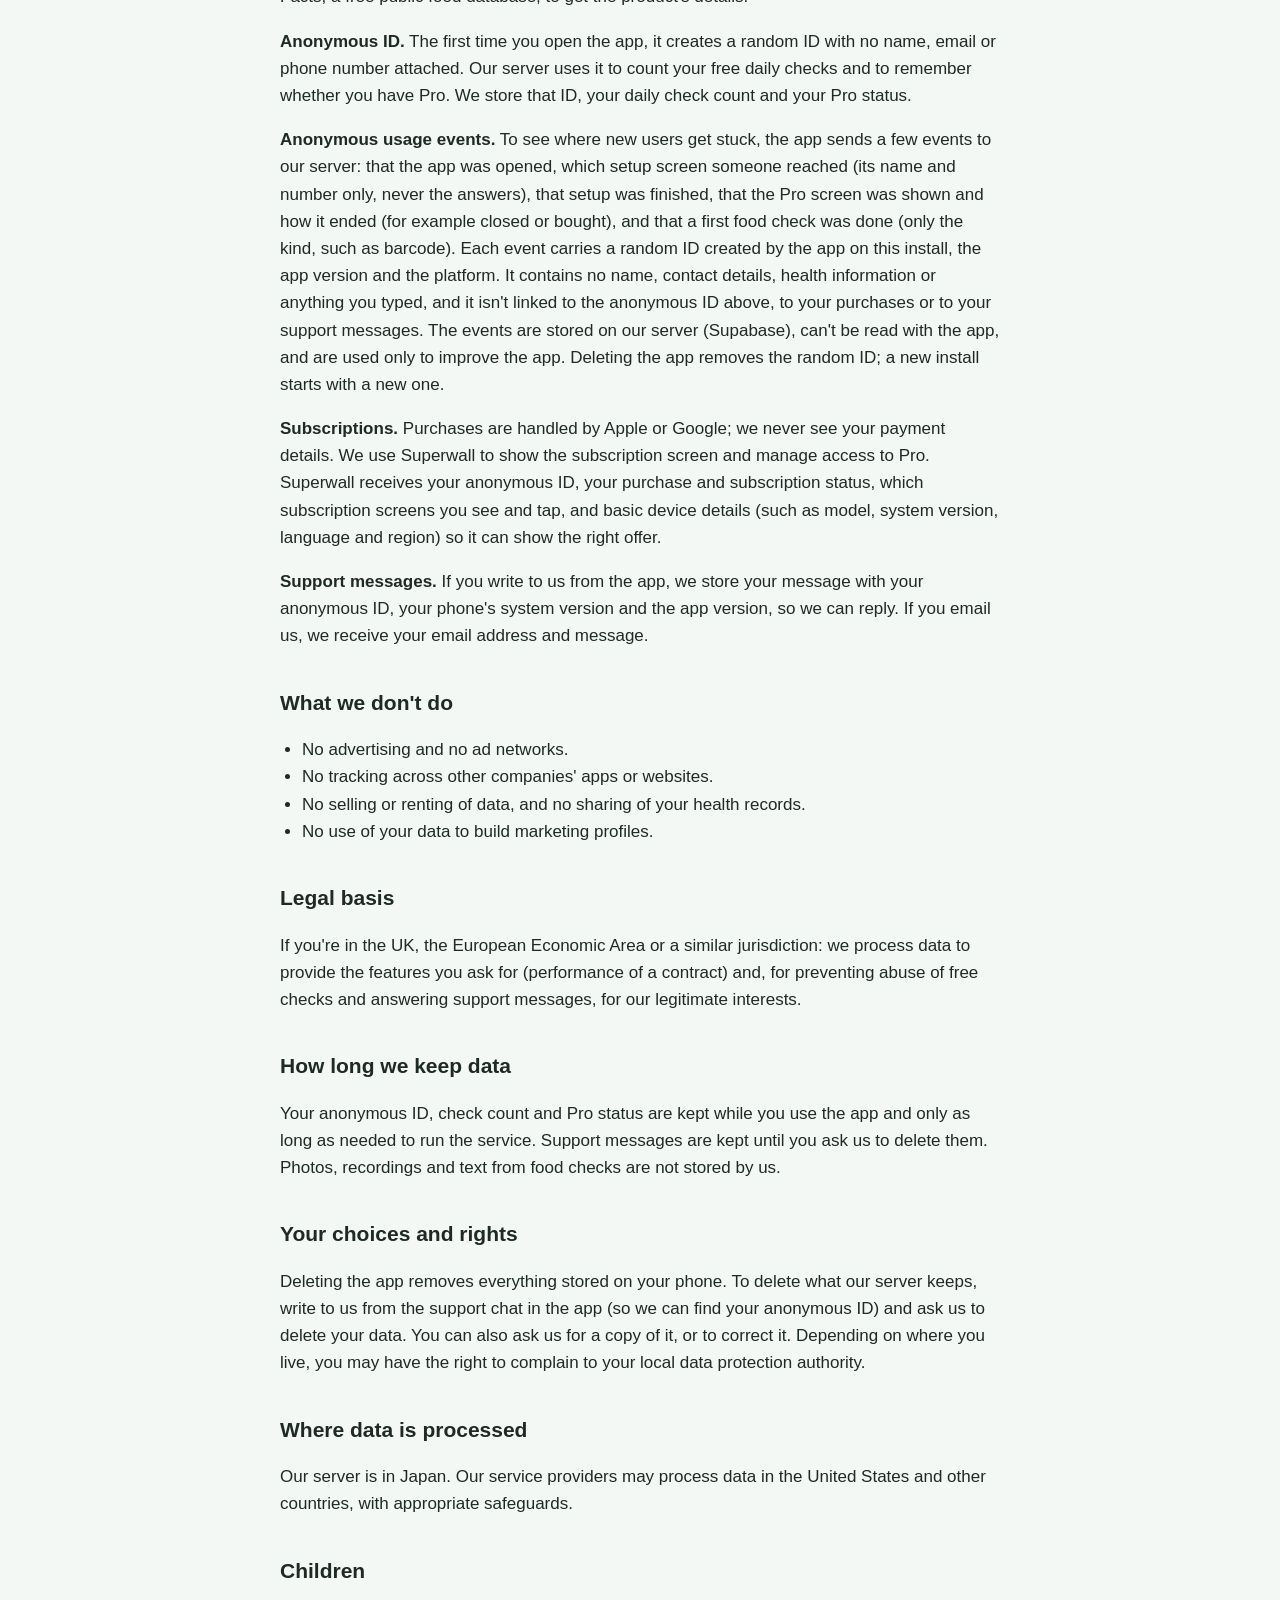
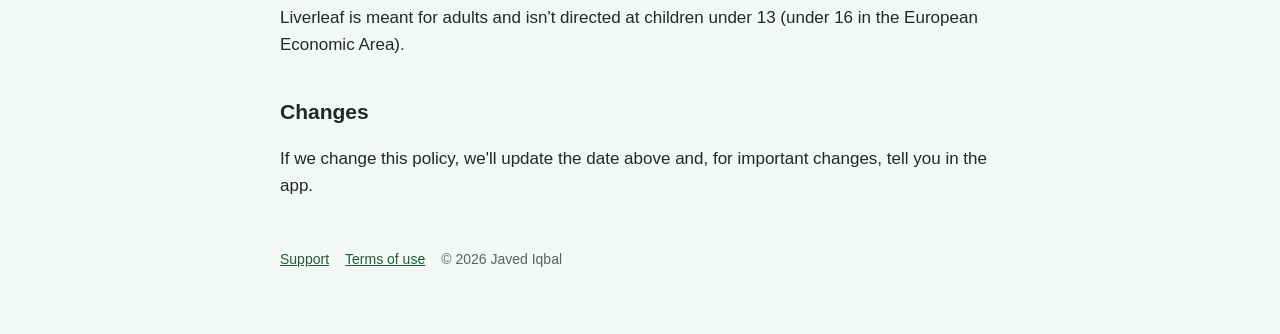
==== commit 0352f1df: "Privacy policy: restaurant menu photos and photos saved to check later Co-Authored-By: Claude Opus 5" ====
--- a/privacy/index.html
+++ b/privacy/index.html
@@ -16,7 +16,7 @@
 <p>Everything you log: meals, weight, activity, liver test results, scan numbers, medications, goals, reminders and settings. It's stored in the app on your device and is never sent to us. Your phone's own backup (for example iCloud or Google) may include it, under your control. If you save a backup file, it goes wherever you choose.</p>
 
 <h2>What leaves your phone, and why</h2>
-<p><strong>Food checks (AI, with your permission).</strong> Before your first photo, voice or typed check, the app shows what will be sent and to whom, and asks your permission. Nothing is sent unless you agree, and you can withdraw permission any time in You › Privacy and about › Share meals with the AI service. Barcode checks and common foods work without it. When you check a food by photo, voice or text, that photo, recording or text is sent over an encrypted connection to our server (Supabase, hosted in Japan). The server passes it to AI services to work out what the food is: OpenRouter, which sends it to the AI model we use (currently Google's Gemini, with Mistral AI's model as a backup), and for voice, Deepgram, which turns speech into text. We don't store the photo, recording or text after the check. The app keeps a small copy of a meal photo on your phone, with your food diary; that copy is never sent to us. These services process it under their own privacy terms and may keep it for a limited time, for example for security, abuse prevention or improving their service. They don't receive your name, contact details, test results, weight, medications or food diary. We only use providers whose terms protect this data at least as well as this policy does, and we use it only to answer that food check.</p>
+<p><strong>Food checks (AI, with your permission).</strong> Before your first photo, voice or typed check, the app shows what will be sent and to whom, and asks your permission. Nothing is sent unless you agree, and you can withdraw permission any time in You › Privacy and about › Share meals with the AI service. Barcode checks and common foods work without it. When you check a food by photo, voice or text, or a restaurant menu by photo, that photo, recording or text is sent over an encrypted connection to our server (Supabase, hosted in Japan). The server passes it to AI services to work out what the food is: OpenRouter, which sends it to the AI model we use (currently Google's Gemini, with Mistral AI's model as a backup), and for voice, Deepgram, which turns speech into text. We don't store the photo, recording or text after the check. The app keeps a small copy of a meal photo on your phone, with your food diary; that copy is never sent to us. A photo you save to check later (when you're offline) stays only on your phone until you check it or remove it. These services process it under their own privacy terms and may keep it for a limited time, for example for security, abuse prevention or improving their service. They don't receive your name, contact details, test results, weight, medications or food diary. We only use providers whose terms protect this data at least as well as this policy does, and we use it only to answer that food check.</p>
 <p><strong>What we collect, how and why (summary).</strong> Meal photo, voice recording or text: collected when you start an AI food check, used only to identify the food and estimate nutrients, shared with OpenRouter, Google (Gemini), Mistral AI (backup) and Deepgram (voice only), not stored by us. Anonymous ID and check count: created by the app, used to run limits and Pro. Usage events: app opened, setup screen reached, setup finished, Pro screen shown and its outcome, first food check, with a separate random install ID, used only to improve the app. Purchase status: from Apple via Superwall. Support messages: what you type in the support chat.</p>
 <p><strong>Barcode lookups.</strong> When you scan a barcode, the barcode number is sent to Open Food Facts, a free public food database, to get the product's details.</p>
 <p><strong>Anonymous ID.</strong> The first time you open the app, it creates a random ID with no name, email or phone number attached. Our server uses it to count your free daily checks and to remember whether you have Pro. We store that ID, your daily check count and your Pro status.</p>
